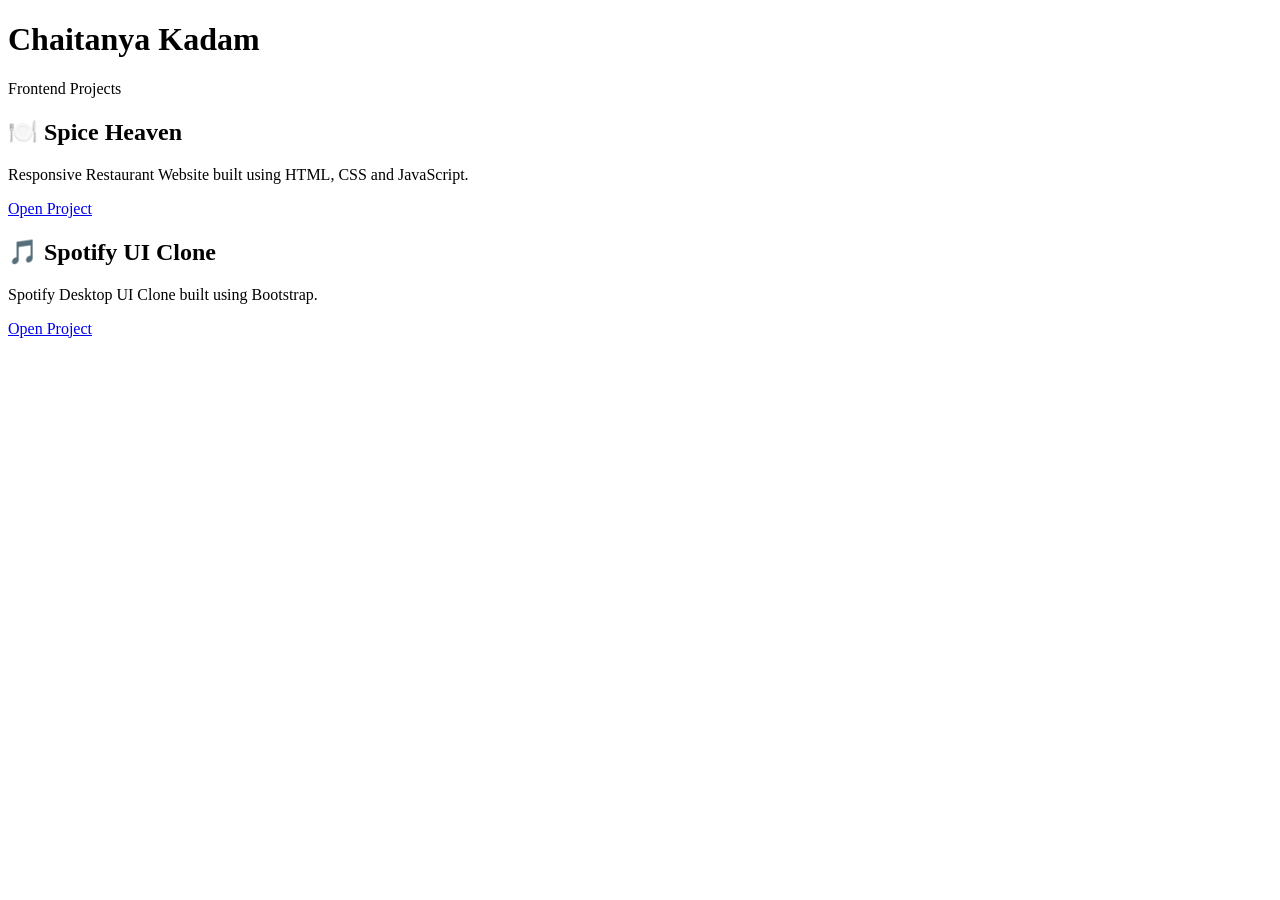
==== index.html @ 5885b1f4 "Add initial HTML structure for portfolio page" ====
<!DOCTYPE html>
<html lang="en">
<head>
    <meta charset="UTF-8">
    <meta name="viewport" content="width=device-width, initial-scale=1.0">
    <title>Chaitanya Kadam | Portfolio</title>
    <link rel="stylesheet" href="style.css">
</head>
<body>

    <div class="container">
        <h1>Chaitanya Kadam</h1>
        <p class="subtitle">Frontend Projects</p>

        <div class="card">
            <h2>🍽️ Spice Heaven</h2>
            <p>Responsive Restaurant Website built using HTML, CSS and JavaScript.</p>

            <a href="HTML-CSS/Restaurant-website/Spice-heaven/index.html">
                Open Project
            </a>
        </div>

        <div class="card">
            <h2>🎵 Spotify UI Clone</h2>
            <p>Spotify Desktop UI Clone built using Bootstrap.</p>

            <a href="HTML-CSS/Spotify-ui/index.html">
                Open Project
            </a>
        </div>
    </div>

</body>
</html>
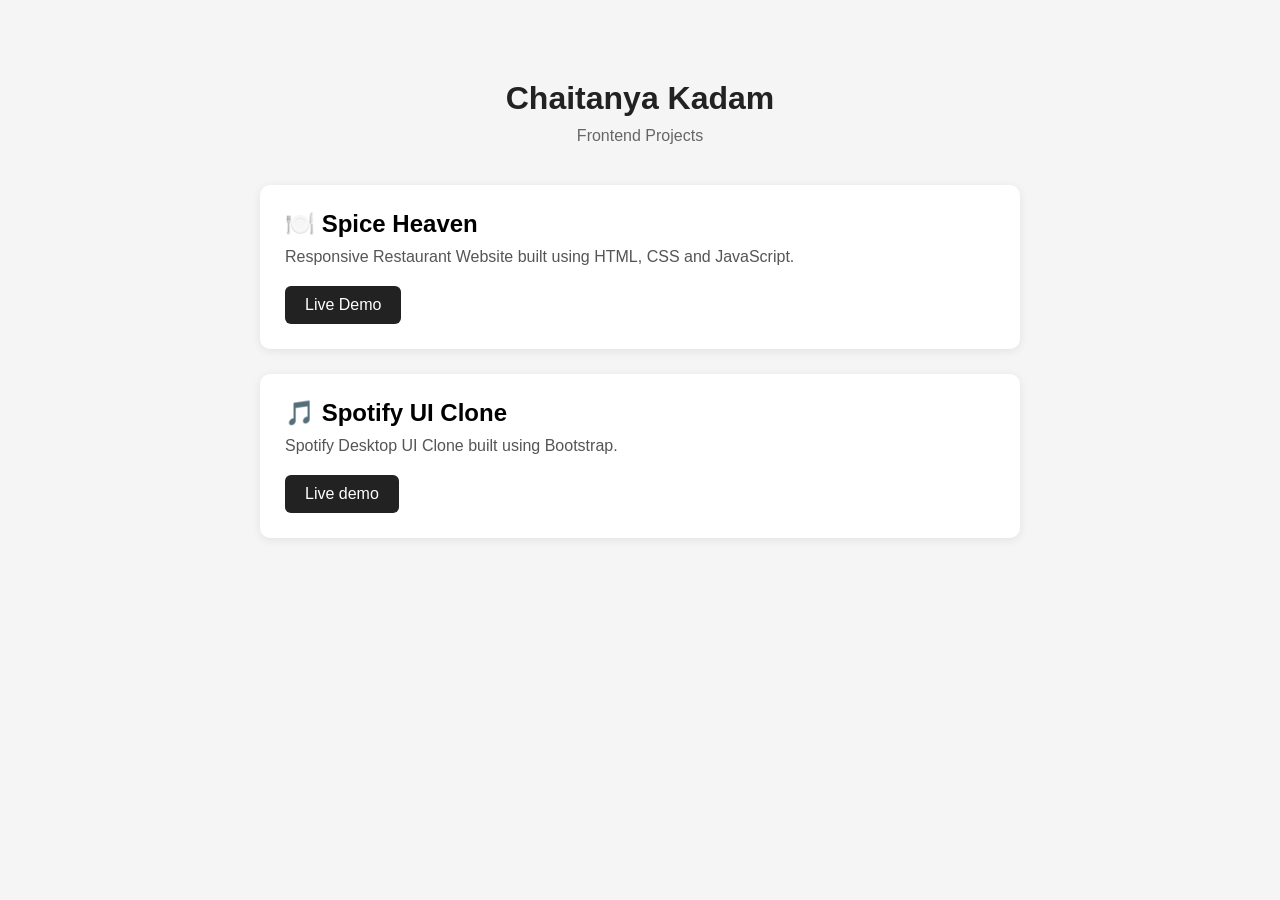
==== commit de20628e: "Change link text from 'Open Project' to 'Live Demo'" ====
--- a/index.html
+++ b/index.html
@@ -17,7 +17,7 @@
             <p>Responsive Restaurant Website built using HTML, CSS and JavaScript.</p>
 
             <a href="HTML-CSS/Restaurant-website/Spice-heaven/index.html">
-                Open Project
+                Live Demo
             </a>
         </div>
 
@@ -26,7 +26,7 @@
             <p>Spotify Desktop UI Clone built using Bootstrap.</p>
 
             <a href="HTML-CSS/Spotify-ui/index.html">
-                Open Project
+                Live demo
             </a>
         </div>
     </div>
--- a/style.css
+++ b/style.css
@@ -0,0 +1,59 @@
+*{
+    margin:0;
+    padding:0;
+    box-sizing:border-box;
+    font-family:Arial, Helvetica, sans-serif;
+}
+
+body{
+    background:#f5f5f5;
+}
+
+.container{
+    max-width:800px;
+    margin:60px auto;
+    padding:20px;
+}
+
+h1{
+    text-align:center;
+    margin-bottom:10px;
+    color:#222;
+}
+
+.subtitle{
+    text-align:center;
+    color:#666;
+    margin-bottom:40px;
+}
+
+.card{
+    background:white;
+    border-radius:10px;
+    padding:25px;
+    margin-bottom:25px;
+    box-shadow:0 2px 10px rgba(0,0,0,.08);
+}
+
+.card h2{
+    margin-bottom:10px;
+}
+
+.card p{
+    color:#555;
+    margin-bottom:20px;
+}
+
+.card a{
+    display:inline-block;
+    text-decoration:none;
+    background:#222;
+    color:white;
+    padding:10px 20px;
+    border-radius:6px;
+    transition:.3s;
+}
+
+.card a:hover{
+    background:#444;
+}
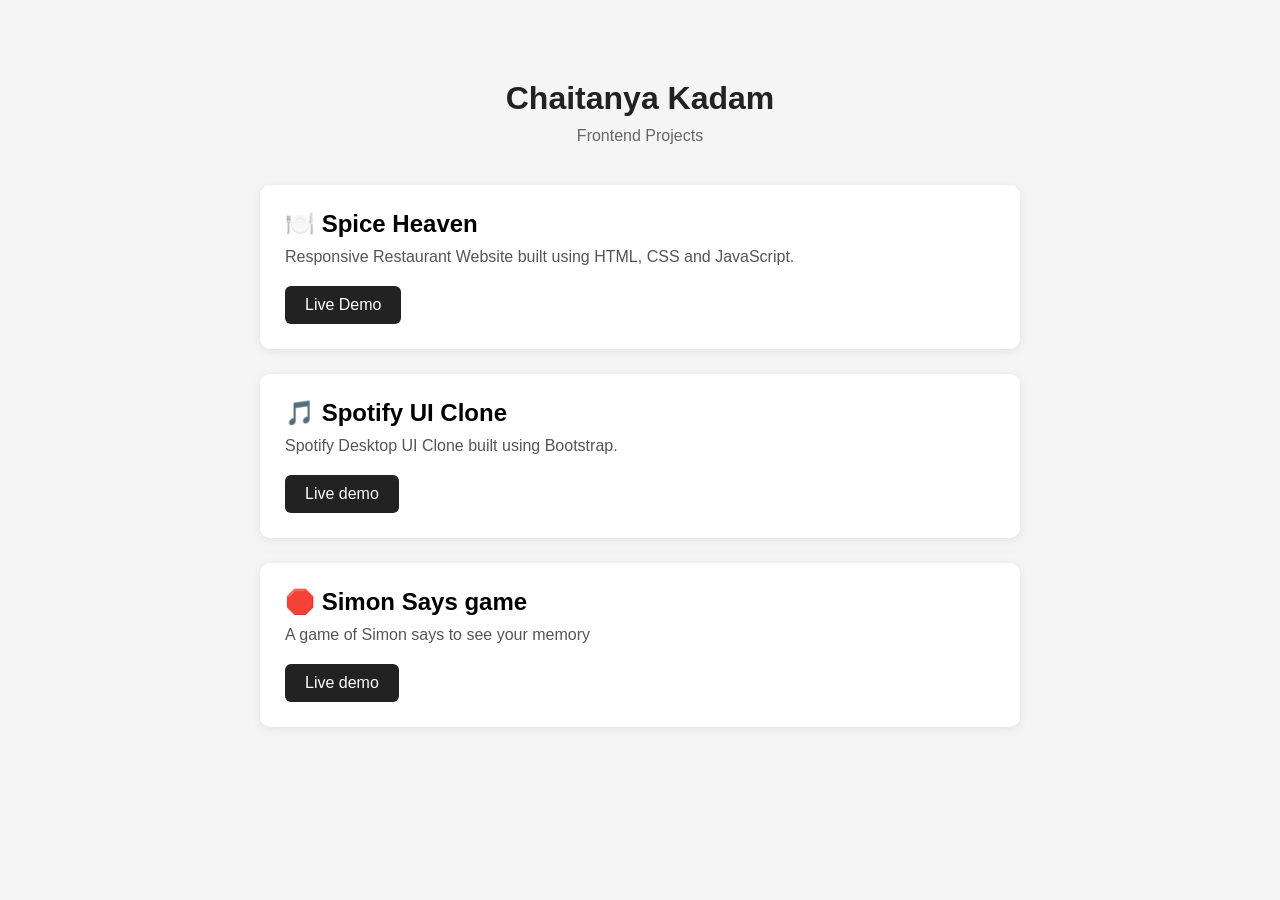
==== commit 0115fd74: "Add Simon Says game section to index.html" ====
--- a/index.html
+++ b/index.html
@@ -29,6 +29,13 @@
                 Live demo
             </a>
         </div>
+        <div class="card">
+            <h2> 🛑 Simon Says game</h2>
+            <p> A game of Simon says to see your memory </p>
+
+            <a href ="Javascript/simon-game/index.html">
+                Live demo
+            </a>
     </div>
 
 </body>
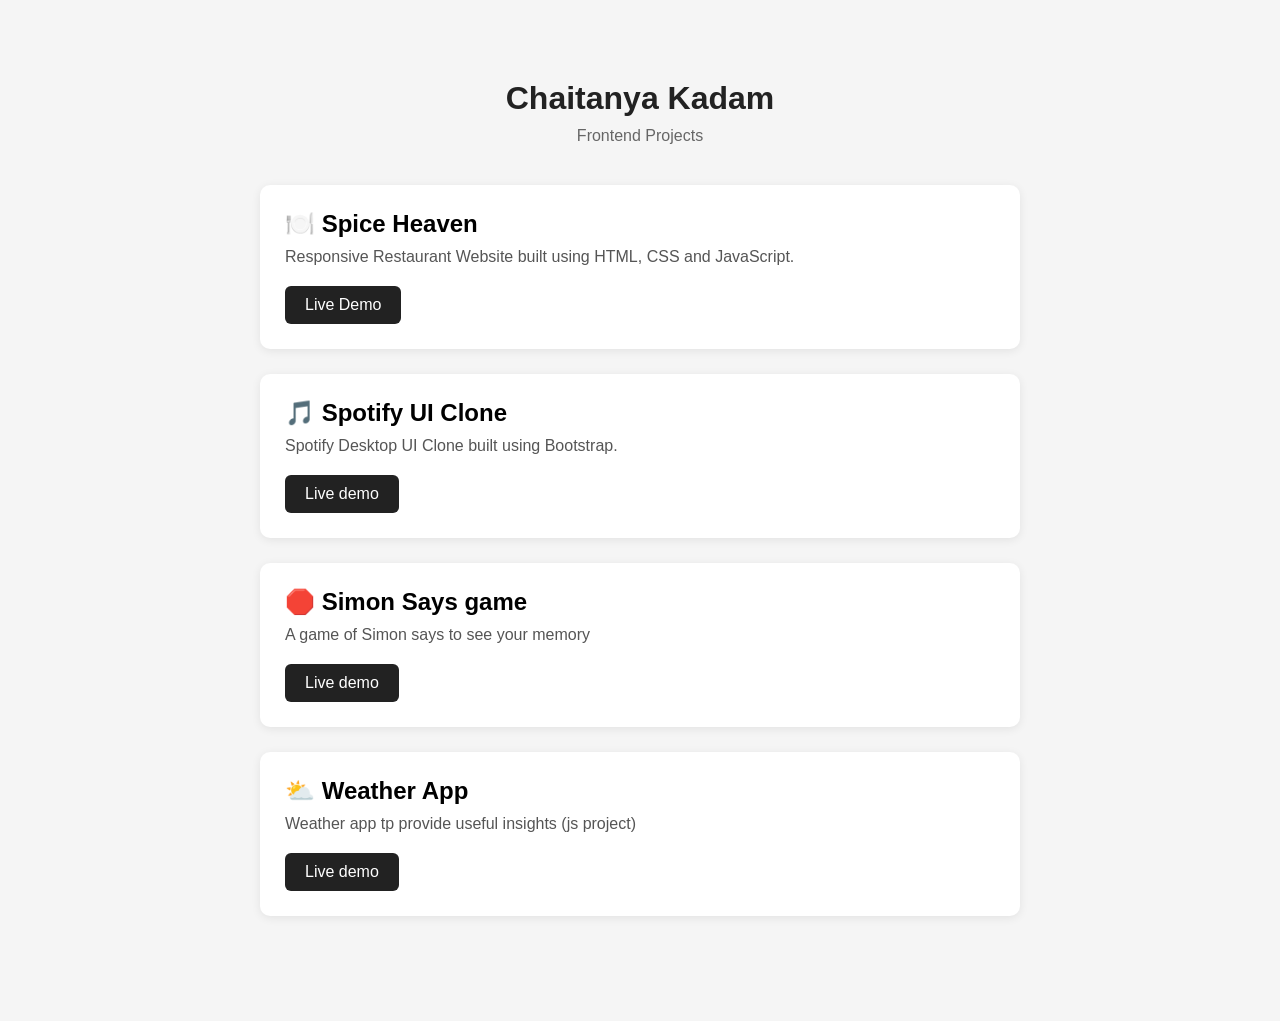
==== commit 040a07bb: "Add Weather App card to index.html" ====
--- a/index.html
+++ b/index.html
@@ -36,6 +36,16 @@
             <a href ="Javascript/simon-game/index.html">
                 Live demo
             </a>
+        </div>
+        <div class="card">
+            <h2> ⛅ Weather App</h2>
+            <p> Weather app tp provide useful insights (js project)</p>
+
+            <a href ="Javascript/weather-app/index.html">
+                Live demo
+            </a>
+        </div>
+      
     </div>
 
 </body>
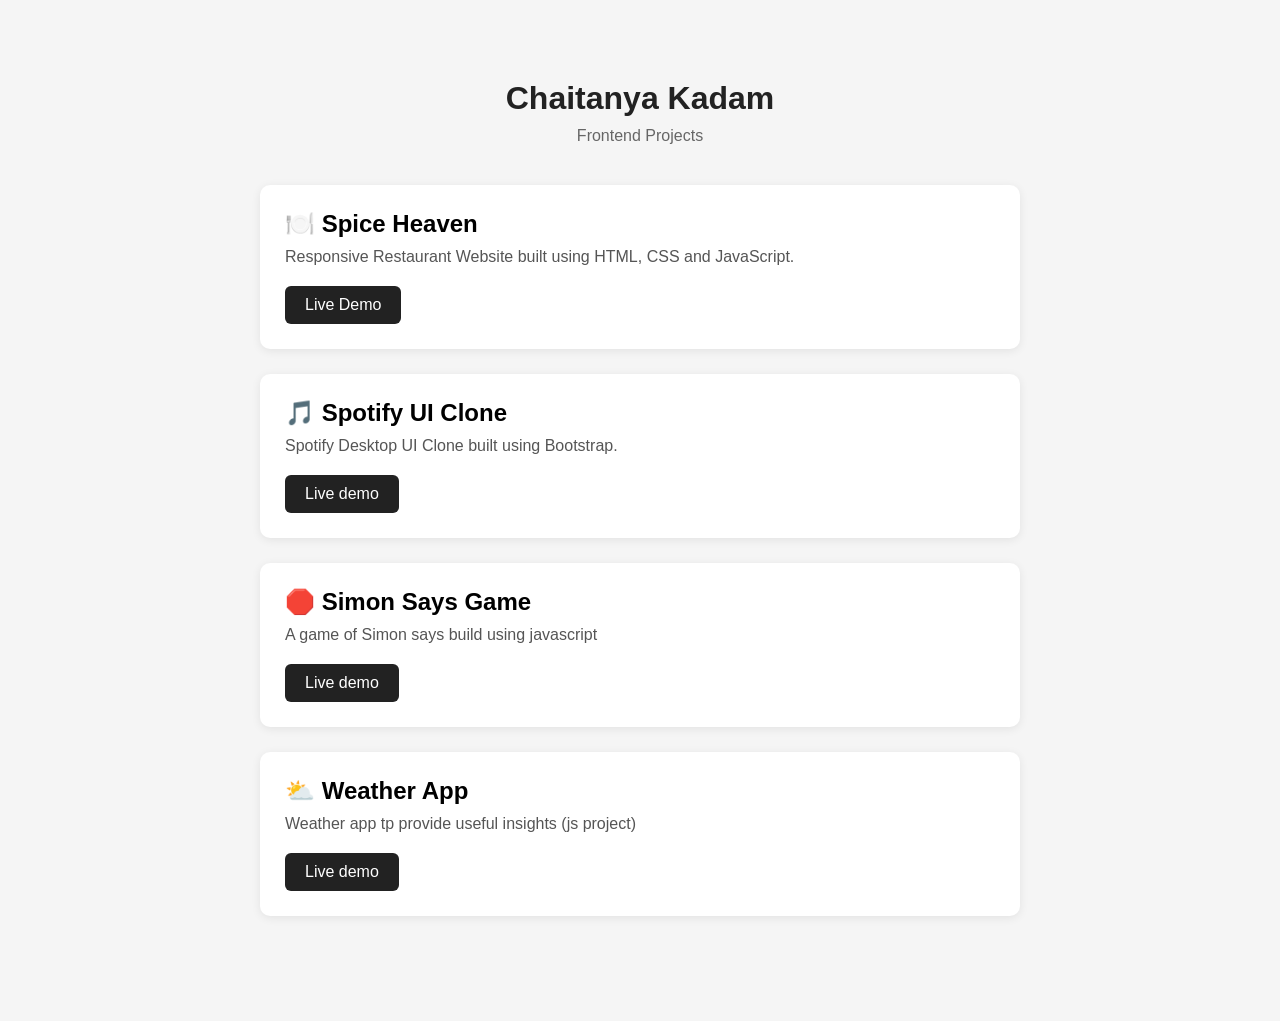
==== commit dc2804dd: "polished ui" ====
--- a/index.html
+++ b/index.html
@@ -30,8 +30,8 @@
             </a>
         </div>
         <div class="card">
-            <h2> 🛑 Simon Says game</h2>
-            <p> A game of Simon says to see your memory </p>
+            <h2> 🛑 Simon Says Game</h2>
+            <p> A game of Simon says build using javascript </p>
 
             <a href ="Javascript/simon-game/index.html">
                 Live demo
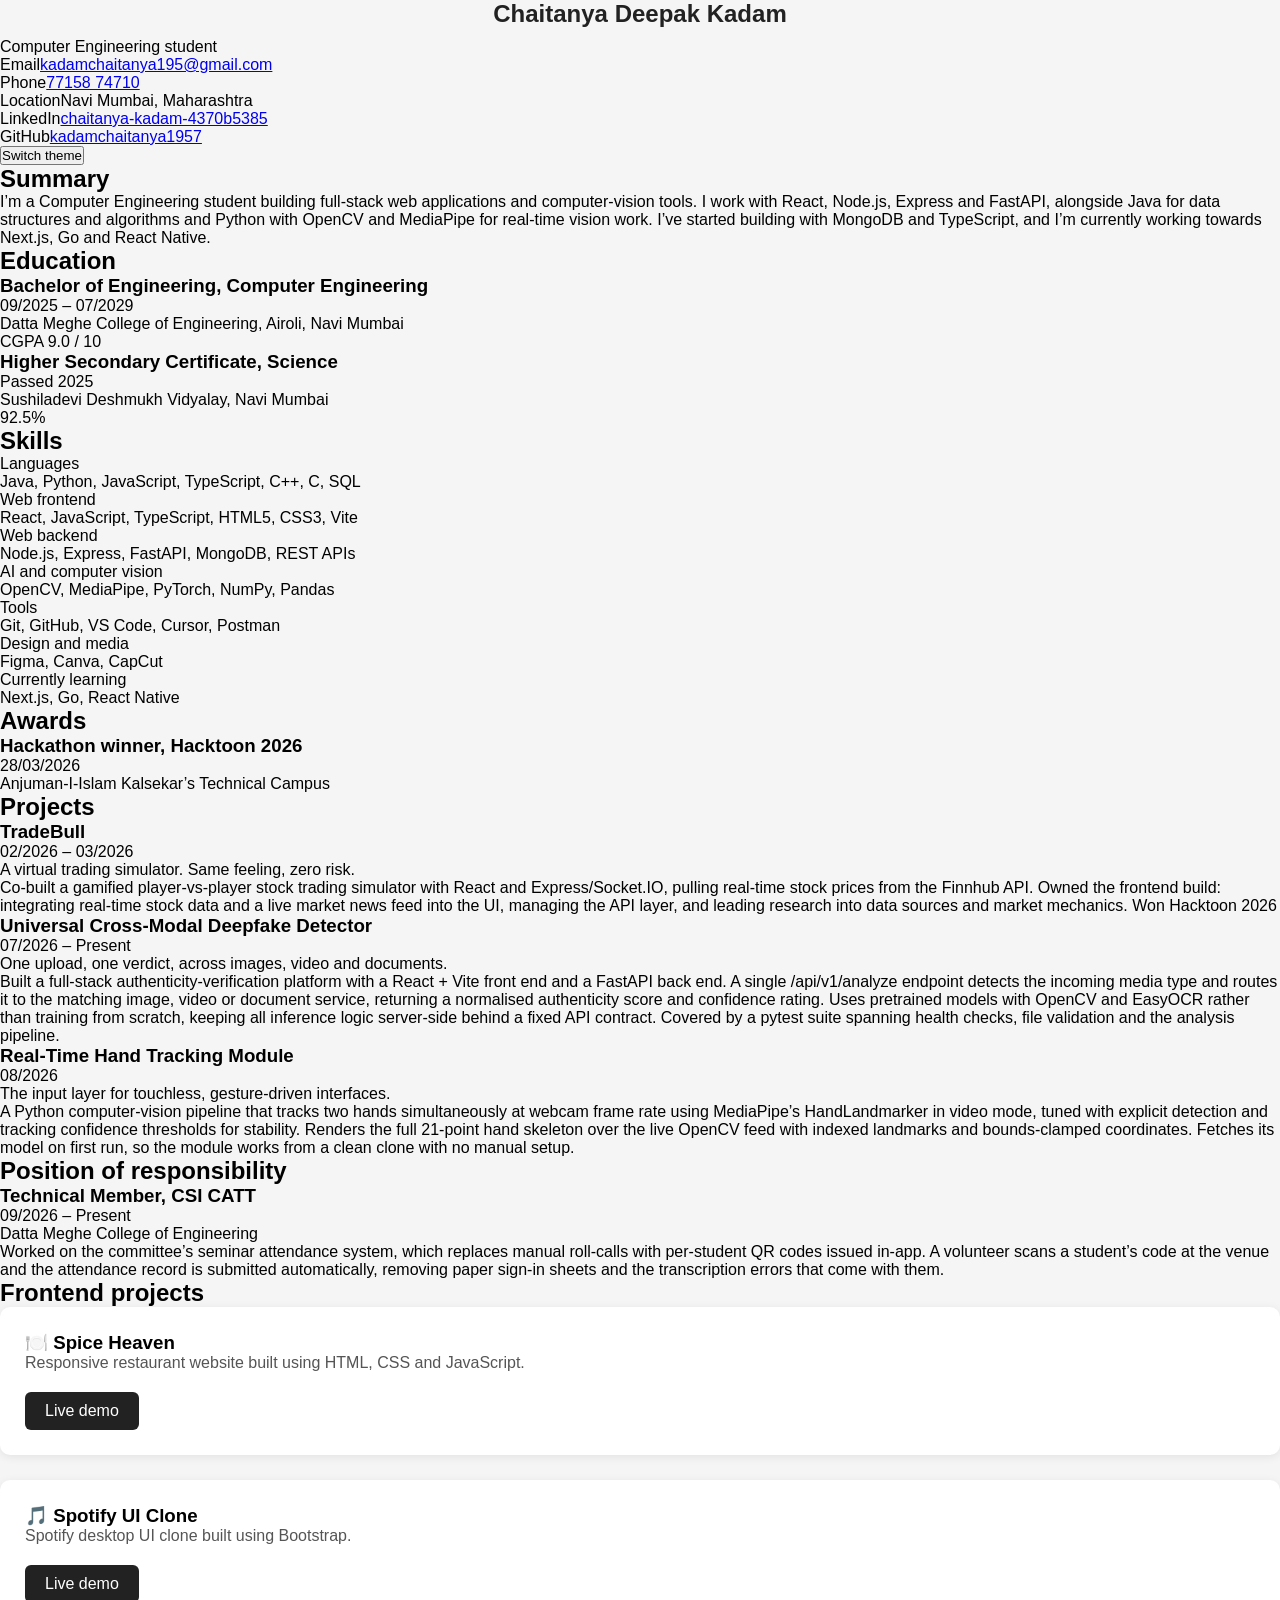
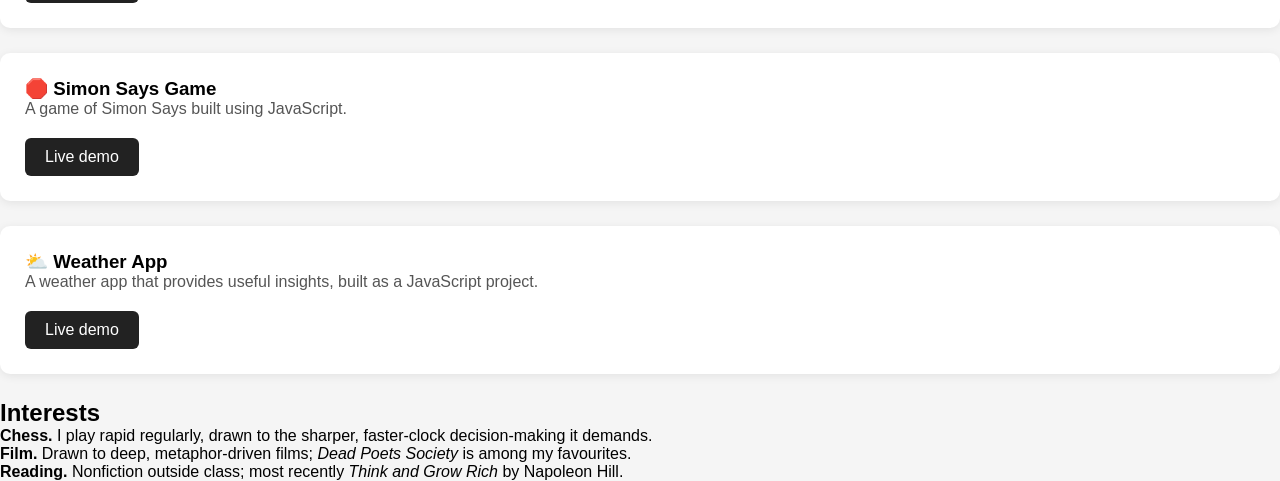
==== commit c3e80427: "Enhance portfolio layout and content Updated portfolio to include additional information and section" ====
--- a/index.html
+++ b/index.html
@@ -1,52 +1,137 @@
 <!DOCTYPE html>
 <html lang="en">
 <head>
-    <meta charset="UTF-8">
-    <meta name="viewport" content="width=device-width, initial-scale=1.0">
-    <title>Chaitanya Kadam | Portfolio</title>
-    <link rel="stylesheet" href="style.css">
+<meta charset="UTF-8">
+<meta name="viewport" content="width=device-width, initial-scale=1.0">
+<title>Chaitanya Kadam | Portfolio and Resume</title>
+<meta name="description" content="Computer Engineering student building full-stack web apps and computer-vision tools.">
+<link rel="stylesheet" href="https://fonts.googleapis.com/css2?family=Bricolage+Grotesque:opsz,wght@12..96,500;12..96,700&family=IBM+Plex+Sans:wght@400;500&display=swap">
+<link rel="stylesheet" href="style.css">
 </head>
 <body>
+<div class="wrap">
+  <aside>
+    <h1>Chaitanya Deepak Kadam</h1>
+    <p class="role">Computer Engineering student</p>
+    <ul class="contact">
+      <li><span>Email</span><a href="mailto:kadamchaitanya195@gmail.com">kadamchaitanya195@gmail.com</a></li>
+      <li><span>Phone</span><a href="tel:+917715874710">77158 74710</a></li>
+      <li><span>Location</span>Navi Mumbai, Maharashtra</li>
+      <li><span>LinkedIn</span><a href="https://linkedin.com/in/chaitanya-kadam-4370b5385">chaitanya-kadam-4370b5385</a></li>
+      <li><span>GitHub</span><a href="https://github.com/kadamchaitanya1957">kadamchaitanya1957</a></li>
+    </ul>
+    <button class="theme" id="theme" type="button">Switch theme</button>
+  </aside>
 
-    <div class="container">
-        <h1>Chaitanya Kadam</h1>
-        <p class="subtitle">Frontend Projects</p>
+  <main>
+    <section>
+      <h2>Summary</h2>
+      <p class="summary">I’m a Computer Engineering student building full-stack web applications and computer-vision tools. I work with React, Node.js, Express and FastAPI, alongside Java for data structures and algorithms and Python with OpenCV and MediaPipe for real-time vision work. I’ve started building with MongoDB and TypeScript, and I’m currently working towards Next.js, Go and React Native.</p>
+    </section>
 
+    <section>
+      <h2>Education</h2>
+      <div class="item">
+        <div class="row"><h3>Bachelor of Engineering, Computer Engineering</h3><span class="when">09/2025 – 07/2029</span></div>
+        <p class="sub">Datta Meghe College of Engineering, Airoli, Navi Mumbai</p>
+        <p class="sub">CGPA 9.0 / 10</p>
+      </div>
+      <div class="item">
+        <div class="row"><h3>Higher Secondary Certificate, Science</h3><span class="when">Passed 2025</span></div>
+        <p class="sub">Sushiladevi Deshmukh Vidyalay, Navi Mumbai</p>
+        <p class="sub">92.5%</p>
+      </div>
+    </section>
+
+    <section>
+      <h2>Skills</h2>
+      <dl class="skills">
+        <div><dt>Languages</dt><dd>Java, Python, JavaScript, TypeScript, C++, C, SQL</dd></div>
+        <div><dt>Web frontend</dt><dd>React, JavaScript, TypeScript, HTML5, CSS3, Vite</dd></div>
+        <div><dt>Web backend</dt><dd>Node.js, Express, FastAPI, MongoDB, REST APIs</dd></div>
+        <div><dt>AI and computer vision</dt><dd>OpenCV, MediaPipe, PyTorch, NumPy, Pandas</dd></div>
+        <div><dt>Tools</dt><dd>Git, GitHub, VS Code, Cursor, Postman</dd></div>
+        <div><dt>Design and media</dt><dd>Figma, Canva, CapCut</dd></div>
+        <div><dt>Currently learning</dt><dd>Next.js, Go, React Native</dd></div>
+      </dl>
+    </section>
+
+    <section>
+      <h2>Awards</h2>
+      <div class="row"><h3>Hackathon winner, Hacktoon 2026</h3><span class="when">28/03/2026</span></div>
+      <p class="sub">Anjuman-I-Islam Kalsekar’s Technical Campus</p>
+    </section>
+
+    <section>
+      <h2>Projects</h2>
+      <div class="item">
+        <div class="row"><h3>TradeBull</h3><span class="when">02/2026 – 03/2026</span></div>
+        <p class="tag">A virtual trading simulator. Same feeling, zero risk.</p>
+        <p>Co-built a gamified player-vs-player stock trading simulator with React and Express/Socket.IO, pulling real-time stock prices from the Finnhub API. Owned the frontend build: integrating real-time stock data and a live market news feed into the UI, managing the API layer, and leading research into data sources and market mechanics. <span class="win">Won Hacktoon 2026</span></p>
+      </div>
+      <div class="item">
+        <div class="row"><h3>Universal Cross-Modal Deepfake Detector</h3><span class="when">07/2026 – Present</span></div>
+        <p class="tag">One upload, one verdict, across images, video and documents.</p>
+        <p>Built a full-stack authenticity-verification platform with a React + Vite front end and a FastAPI back end. A single <code>/api/v1/analyze</code> endpoint detects the incoming media type and routes it to the matching image, video or document service, returning a normalised authenticity score and confidence rating. Uses pretrained models with OpenCV and EasyOCR rather than training from scratch, keeping all inference logic server-side behind a fixed API contract. Covered by a pytest suite spanning health checks, file validation and the analysis pipeline.</p>
+      </div>
+      <div class="item">
+        <div class="row"><h3>Real-Time Hand Tracking Module</h3><span class="when">08/2026</span></div>
+        <p class="tag">The input layer for touchless, gesture-driven interfaces.</p>
+        <p>A Python computer-vision pipeline that tracks two hands simultaneously at webcam frame rate using MediaPipe’s HandLandmarker in video mode, tuned with explicit detection and tracking confidence thresholds for stability. Renders the full 21-point hand skeleton over the live OpenCV feed with indexed landmarks and bounds-clamped coordinates. Fetches its model on first run, so the module works from a clean clone with no manual setup.</p>
+      </div>
+    </section>
+
+    <section>
+      <h2>Position of responsibility</h2>
+      <div class="row"><h3>Technical Member, CSI CATT</h3><span class="when">09/2026 – Present</span></div>
+      <p class="sub">Datta Meghe College of Engineering</p>
+      <p class="more">Worked on the committee’s seminar attendance system, which replaces manual roll-calls with per-student QR codes issued in-app. A volunteer scans a student’s code at the venue and the attendance record is submitted automatically, removing paper sign-in sheets and the transcription errors that come with them.</p>
+    </section>
+
+    <section>
+      <h2>Frontend projects</h2>
+      <div class="cards">
         <div class="card">
-            <h2>🍽️ Spice Heaven</h2>
-            <p>Responsive Restaurant Website built using HTML, CSS and JavaScript.</p>
-
-            <a href="HTML-CSS/Restaurant-website/Spice-heaven/index.html">
-                Live Demo
-            </a>
-        </div>
-
-        <div class="card">
-            <h2>🎵 Spotify UI Clone</h2>
-            <p>Spotify Desktop UI Clone built using Bootstrap.</p>
-
-            <a href="HTML-CSS/Spotify-ui/index.html">
-                Live demo
-            </a>
+          <h3>🍽️ Spice Heaven</h3>
+          <p>Responsive restaurant website built using HTML, CSS and JavaScript.</p>
+          <a href="HTML-CSS/Restaurant-website/Spice-heaven/index.html">Live demo</a>
         </div>
         <div class="card">
-            <h2> 🛑 Simon Says Game</h2>
-            <p> A game of Simon says build using javascript </p>
-
-            <a href ="Javascript/simon-game/index.html">
-                Live demo
-            </a>
+          <h3>🎵 Spotify UI Clone</h3>
+          <p>Spotify desktop UI clone built using Bootstrap.</p>
+          <a href="HTML-CSS/Spotify-ui/index.html">Live demo</a>
         </div>
         <div class="card">
-            <h2> ⛅ Weather App</h2>
-            <p> Weather app tp provide useful insights (js project)</p>
+          <h3>🛑 Simon Says Game</h3>
+          <p>A game of Simon Says built using JavaScript.</p>
+          <a href="Javascript/simon-game/index.html">Live demo</a>
+        </div>
+        <div class="card">
+          <h3>⛅ Weather App</h3>
+          <p>A weather app that provides useful insights, built as a JavaScript project.</p>
+          <a href="Javascript/weather-app/index.html">Live demo</a>
+        </div>
+      </div>
+    </section>
 
-            <a href ="Javascript/weather-app/index.html">
-                Live demo
-            </a>
-        </div>
-      
-    </div>
-
+    <section>
+      <h2>Interests</h2>
+      <ul class="interests">
+        <li><b>Chess.</b> I play rapid regularly, drawn to the sharper, faster-clock decision-making it demands.</li>
+        <li><b>Film.</b> Drawn to deep, metaphor-driven films; <i>Dead Poets Society</i> is among my favourites.</li>
+        <li><b>Reading.</b> Nonfiction outside class; most recently <i>Think and Grow Rich</i> by Napoleon Hill.</li>
+      </ul>
+    </section>
+  </main>
+</div>
+<script>
+(function(){
+  var b=document.getElementById('theme'),r=document.documentElement;
+  b.addEventListener('click',function(){
+    var dark=r.getAttribute('data-theme')?r.getAttribute('data-theme')==='dark':window.matchMedia('(prefers-color-scheme: dark)').matches;
+    r.setAttribute('data-theme',dark?'light':'dark');
+  });
+})();
+</script>
 </body>
 </html>
